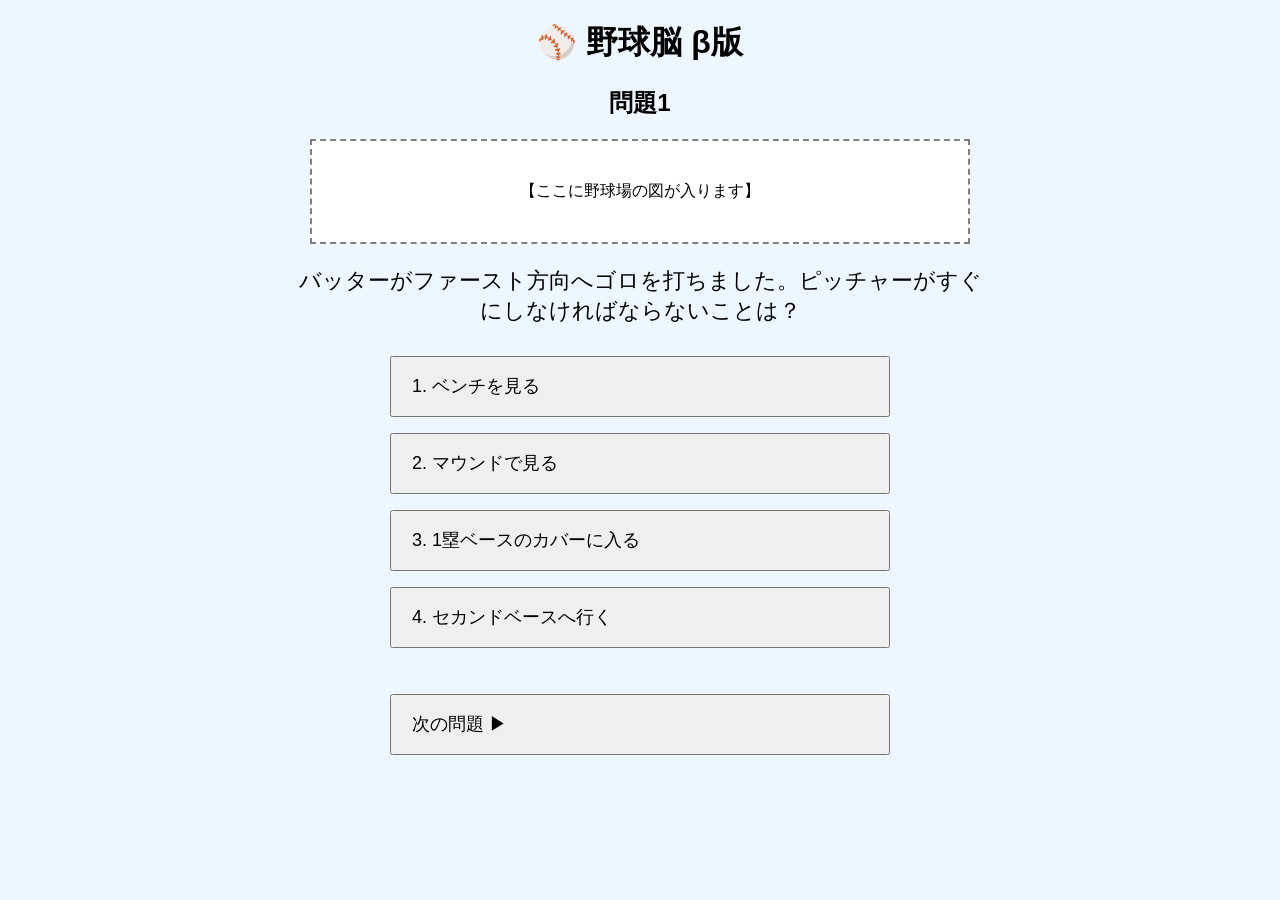
==== index.html @ e6b99b68 "Add files via upload" ====
<!DOCTYPE html>
<html lang="ja">

<head>
    <meta charset="UTF-8">
    <title>野球脳 β版</title>

    <link rel="stylesheet" href="style.css">
</head>

<body>

    <div class="container" id="gameScreen">

        <h1>⚾ 野球脳 β版</h1>

        <h2 id="questionNumber"></h2>

        <div class="image">

            【ここに野球場の図が入ります】

        </div>

        <p class="question" id="questionText"> </p>

        <div id="choices"></div>

        <h2 id="result"></h2>

        <p id="comment"></p>

<button onclick="nextQuestion()">
    次の問題 ▶
</button>

    </div>

    <div class="container" id="resultScreen">

    <h1>🎉 ゲーム終了！</h1>

    <h2 id="finalScore"></h2>

    <h2 id="rank"></h2>

    <button onclick="restartGame()">
        もう一度挑戦
    </button>

</div>

<script src="script.js"></script>

</body>

</html>
---- style.css ----
body{

    background:#eef6ff;

    font-family:sans-serif;

}

.container{

    width:700px;

    margin:auto;

    text-align:center;

}

.image{

    border:2px dashed gray;

    padding:40px;

    margin:20px;

    background:white;

}

.question{

    font-size:22px;

}

button{

    width:100%;
    max-width:500px;

    padding:15px 20px;
    margin:8px;
    font-size:18px;

    text-align:left;
    line-height:1.5;

    cursor:pointer;

}

button:hover{

    background:#1565C0;

    color:white;

}

#result{

    margin-top:30px;

}

#comment{

    font-size:20px;

}

#resultScreen {
    display: none;
}
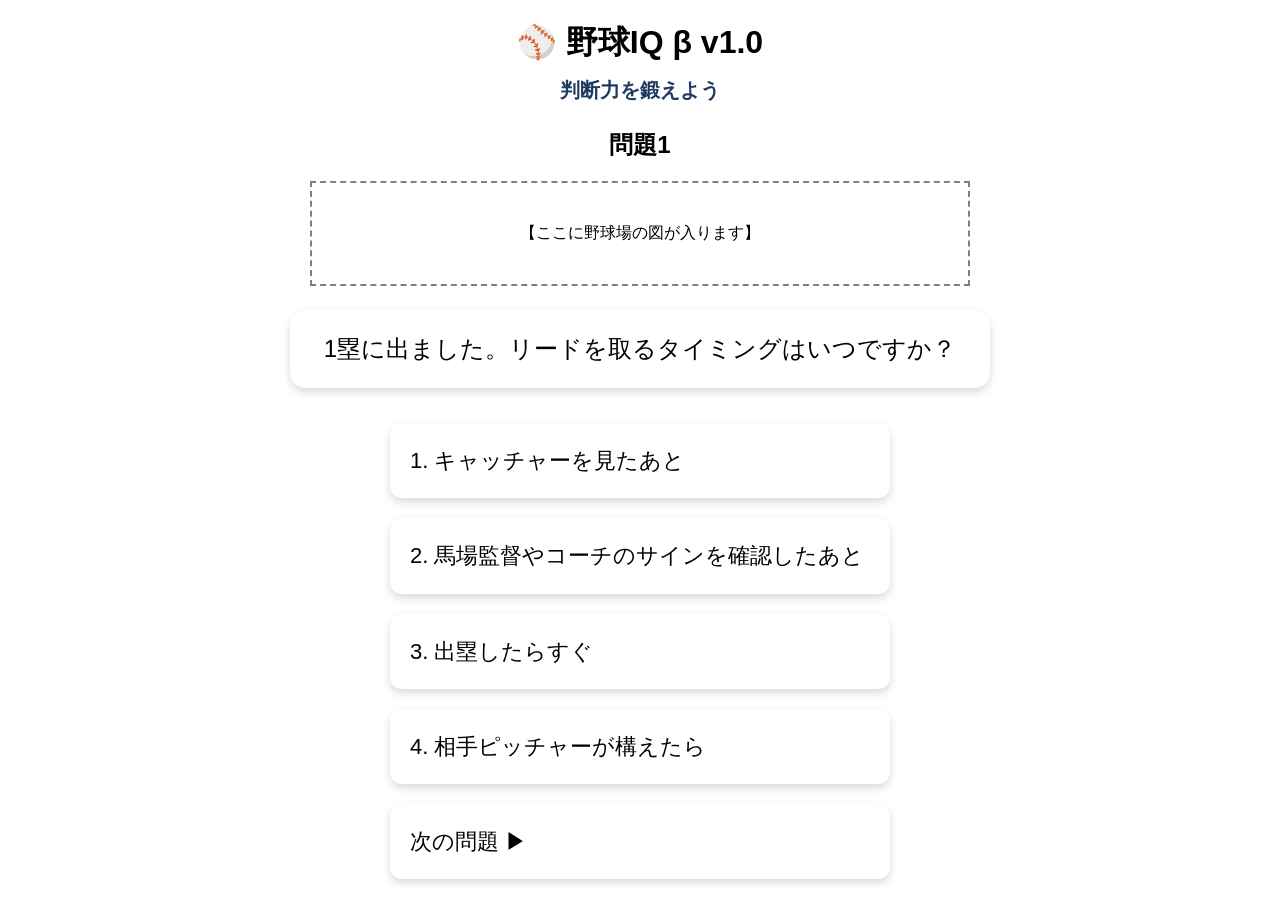
==== commit 088a0435: "Add files via upload 主な仕様変更 タイトルの変更 選択肢のカード化 背景の変更 音声出力の追加" ====
--- a/index.html
+++ b/index.html
@@ -3,7 +3,7 @@
 
 <head>
     <meta charset="UTF-8">
-    <title>野球脳 β版</title>
+    <title>野球IQ β v1.0</title>
 
     <link rel="stylesheet" href="style.css">
 </head>
@@ -12,7 +12,9 @@
 
     <div class="container" id="gameScreen">
 
-        <h1>⚾ 野球脳 β版</h1>
+        <h1>⚾ 野球IQ β v1.0</h1>
+
+        <p id="subtitle">判断力を鍛えよう</p>
 
         <h2 id="questionNumber"></h2>
 
--- a/style.css
+++ b/style.css
@@ -1,6 +1,10 @@
 body{
 
-    background:#eef6ff;
+    background-image: url("images/baseball_bg.png");
+    background-size: cover;
+    background-position: center;
+    background-repeat: no-repeat;
+    background-attachment: fixed;
 
     font-family:sans-serif;
 
@@ -8,7 +12,8 @@
 
 .container{
 
-    width:700px;
+    width:95%;
+    max-width:700px;
 
     margin:auto;
 
@@ -30,7 +35,19 @@
 
 .question{
 
-    font-size:22px;
+    font-size:24px;
+
+    background:white;
+
+    padding:20px;
+
+    border-radius:15px;
+
+    margin-bottom:25px;
+
+    box-shadow:0 4px 8px rgba(0,0,0,0.15);
+
+    line-height:1.6;
 
 }
 
@@ -39,24 +56,44 @@
     width:100%;
     max-width:500px;
 
-    padding:15px 20px;
-    margin:8px;
-    font-size:18px;
+    padding:20px;
+    margin:10px 0;
+    font-size:22px;
 
     text-align:left;
-    line-height:1.5;
+    line-height:1.6;
 
     cursor:pointer;
+
+border: none;
+border-radius: 12px;
+box-shadow: 0 4px 8px rgba(0,0,0,0.15);
+background: white;
+
 
 }
 
 button:hover{
+    background:#1565C0;
+    color:white;
+    transform: translateY(-2px);
+    box-shadow: 0 8px 16px rgba(0,0,0,0.25);
+}
 
-    background:#1565C0;
+#subtitle{
 
-    color:white;
+    font-size:20px;
+
+    font-weight:bold;
+
+    color:#1E3A5F;
+
+    margin-top:-10px;
+
+    margin-bottom:25px;
 
 }
+
 
 #result{
 
@@ -68,6 +105,20 @@
 
     font-size:20px;
 
+    background: rgba(255,255,255,0.95);
+
+    padding:20px;
+
+    margin-top:20px;
+
+    border-radius:15px;
+
+    box-shadow:0 4px 8px rgba(0,0,0,0.15);
+
+    line-height:1.8;
+
+    text-align:left;
+
 }
 
 #resultScreen {
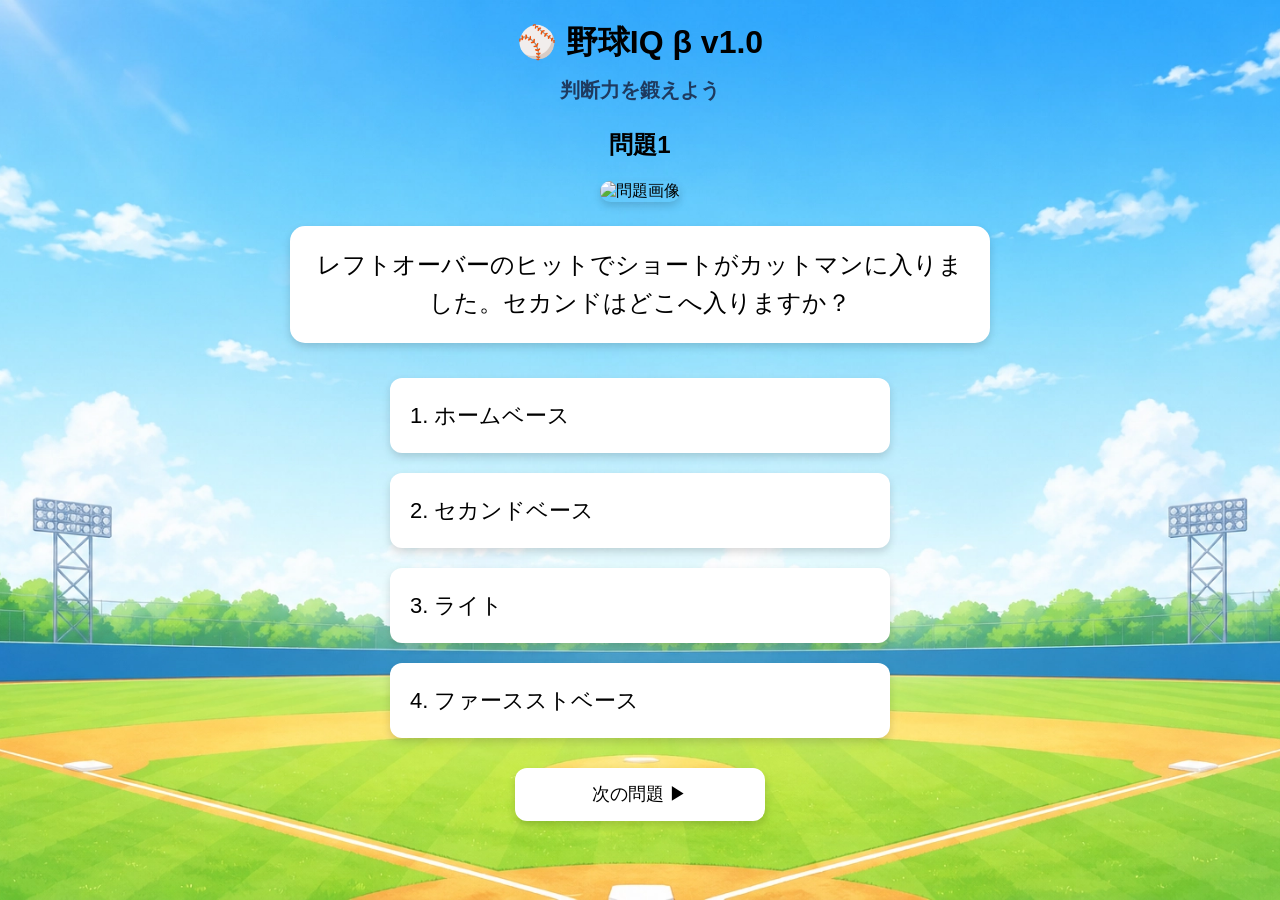
==== commit 2767ca45: "Add files via upload" ====
--- a/index.html
+++ b/index.html
@@ -20,7 +20,7 @@
 
         <div class="image">
 
-            【ここに野球場の図が入ります】
+       <img id="questionImage" src="" alt="問題画像">
 
         </div>
 
@@ -32,7 +32,7 @@
 
         <p id="comment"></p>
 
-<button onclick="nextQuestion()">
+<button class="nextButton" onclick="nextQuestion()">
     次の問題 ▶
 </button>
 
--- a/style.css
+++ b/style.css
@@ -1,6 +1,6 @@
 body{
 
-    background-image: url("images/baseball_bg.png");
+    background-image: url("images/baseball_bg.webp");
     background-size: cover;
     background-position: center;
     background-repeat: no-repeat;
@@ -23,13 +23,19 @@
 
 .image{
 
-    border:2px dashed gray;
+    margin:20px 0;
 
-    padding:40px;
+}
 
-    margin:20px;
+#questionImage{
 
-    background:white;
+    width:100%;
+
+    max-width:600px;
+
+    border-radius:15px;
+
+    box-shadow:0 4px 8px rgba(0,0,0,0.15);
 
 }
 
@@ -121,6 +127,23 @@
 
 }
 
+.nextButton{
+
+    max-width:250px;
+
+    padding:12px;
+
+    font-size:18px;
+
+    text-align:center;
+
+    display:block;
+
+    margin:20px auto;
+
+}
+
+
 #resultScreen {
     display: none;
 }
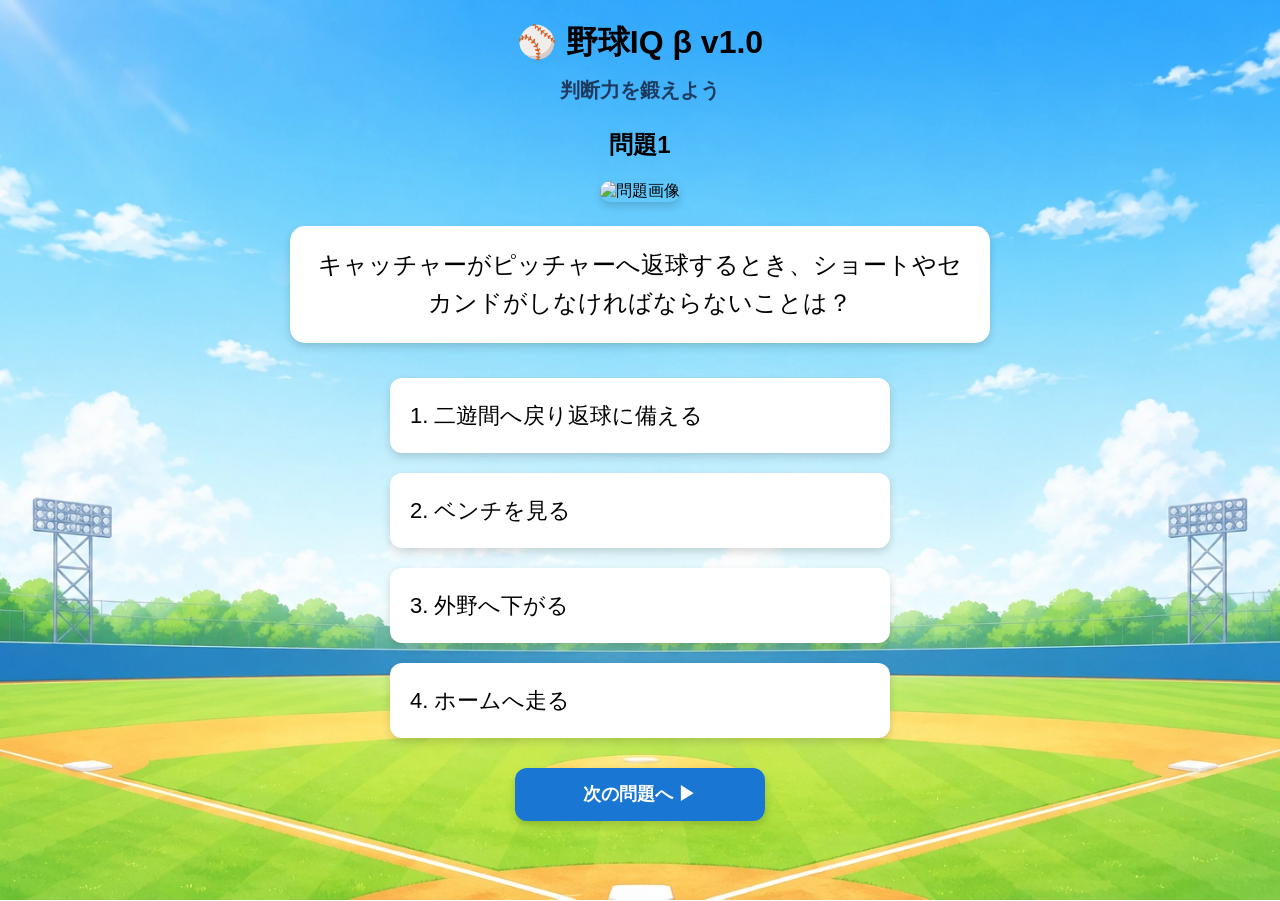
==== commit 78a2290b: "Add files via upload" ====
--- a/index.html
+++ b/index.html
@@ -33,7 +33,7 @@
         <p id="comment"></p>
 
 <button class="nextButton" onclick="nextQuestion()">
-    次の問題 ▶
+    次の問題へ ▶
 </button>
 
     </div>
--- a/style.css
+++ b/style.css
@@ -135,11 +135,23 @@
 
     font-size:18px;
 
+    font-weight:bold;
+
+    color:white;
+
+    background:#1976D2;
+
+    border:none;
+
+    border-radius:12px;
+
     text-align:center;
 
     display:block;
 
-    margin:20px auto;
+    margin:20px auto 80px auto;
+
+    cursor:pointer;
 
 }
 
